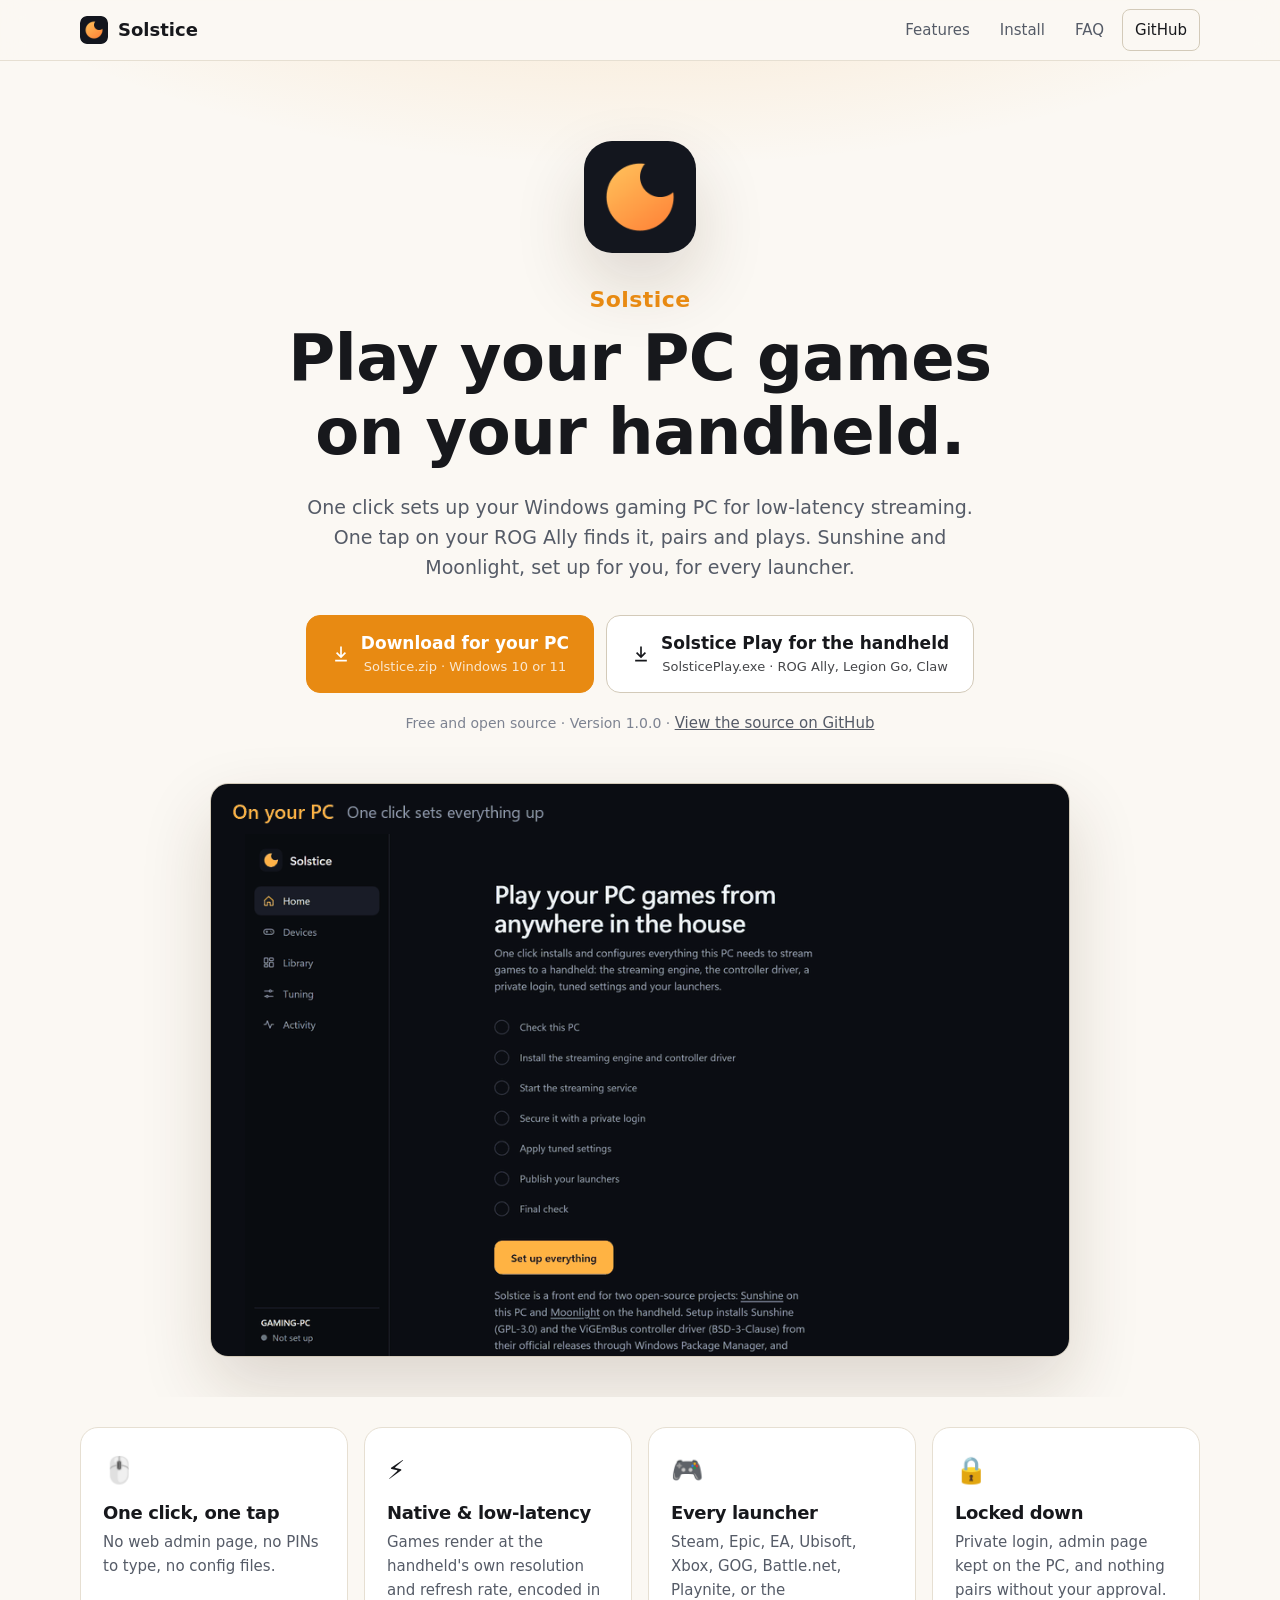
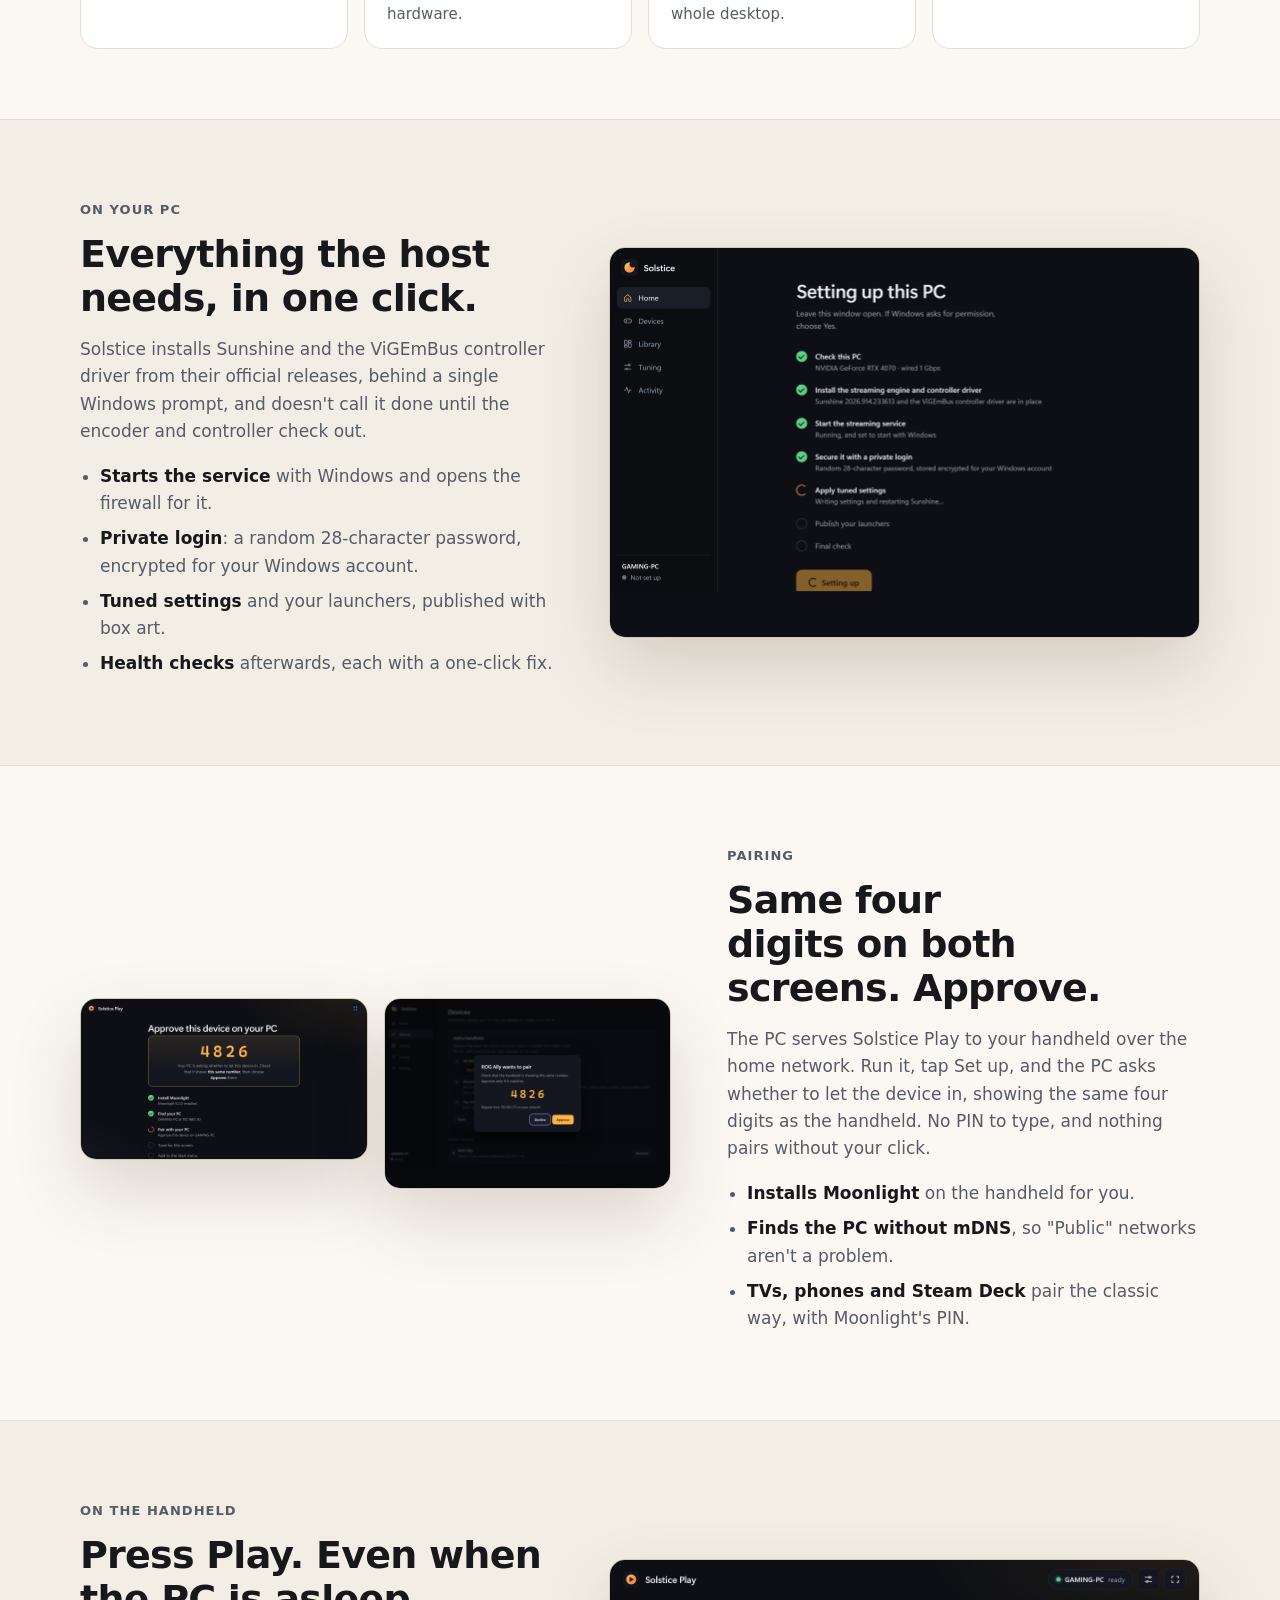
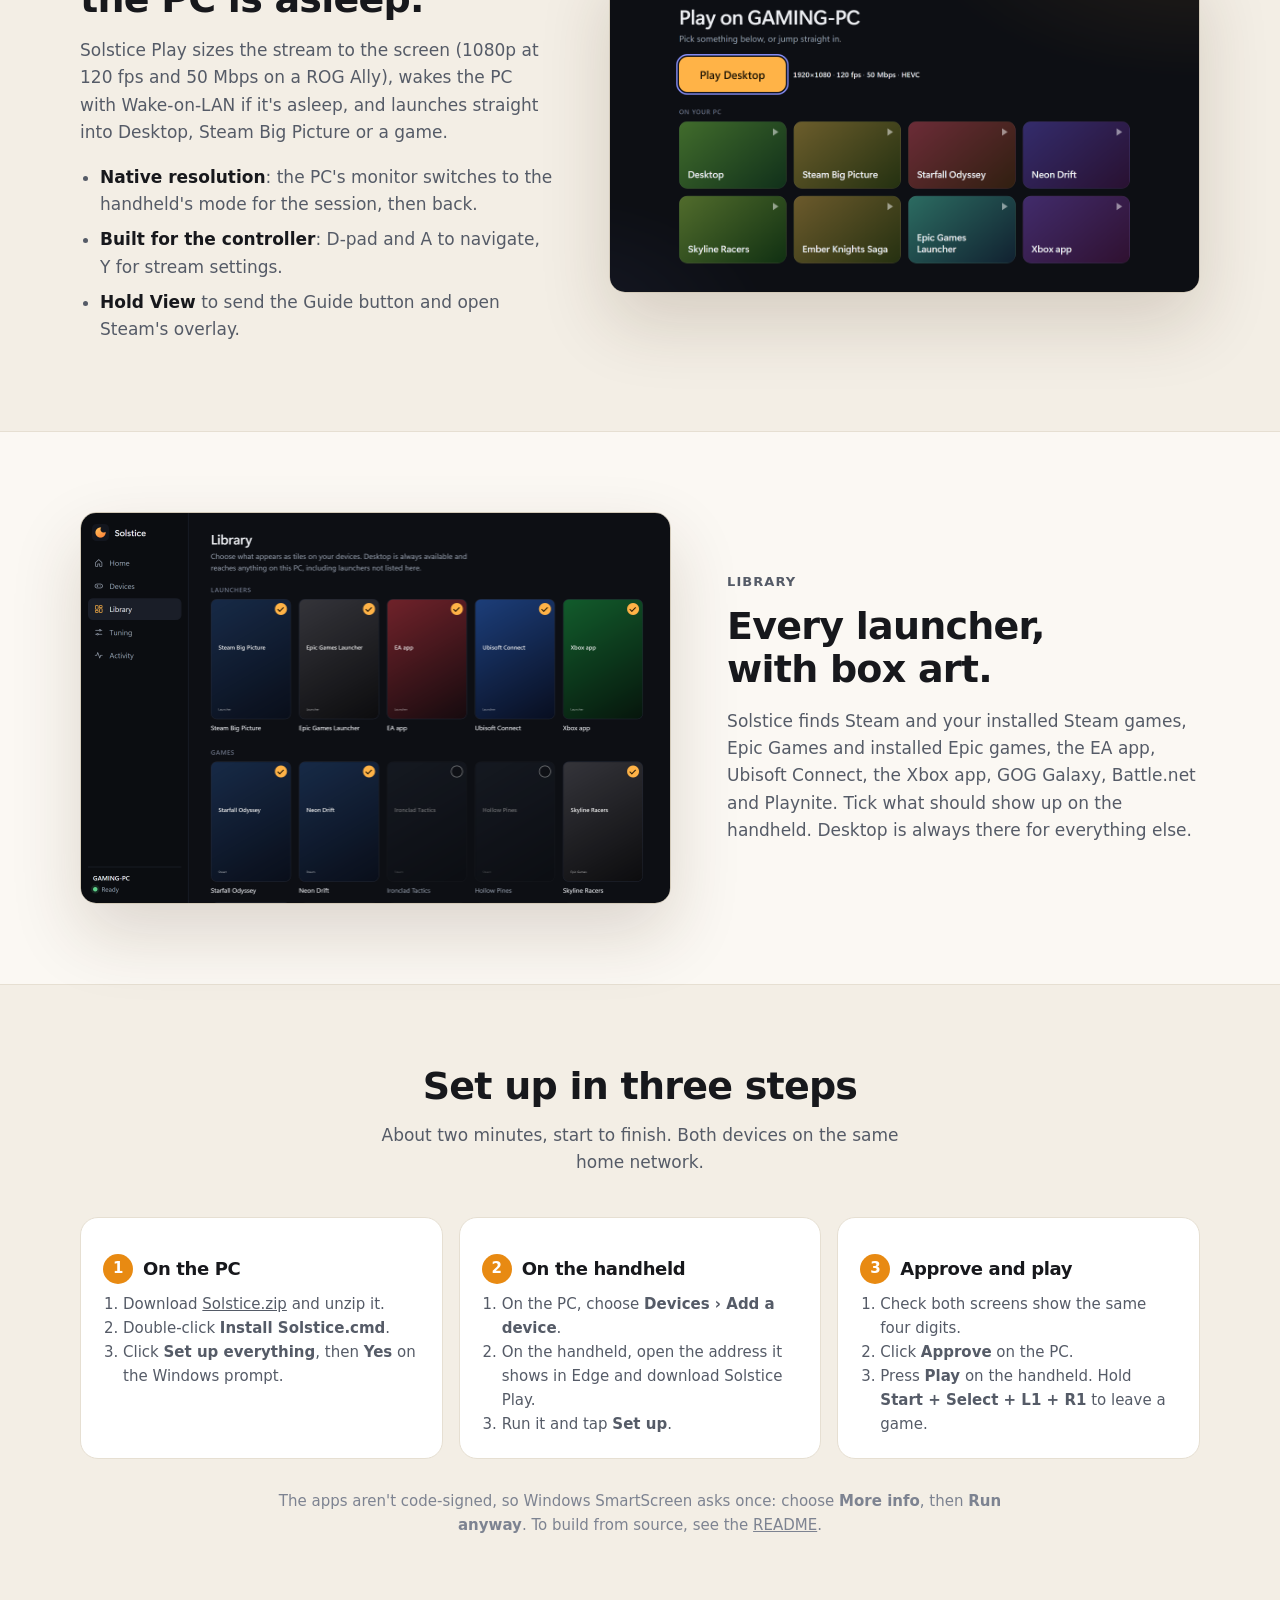
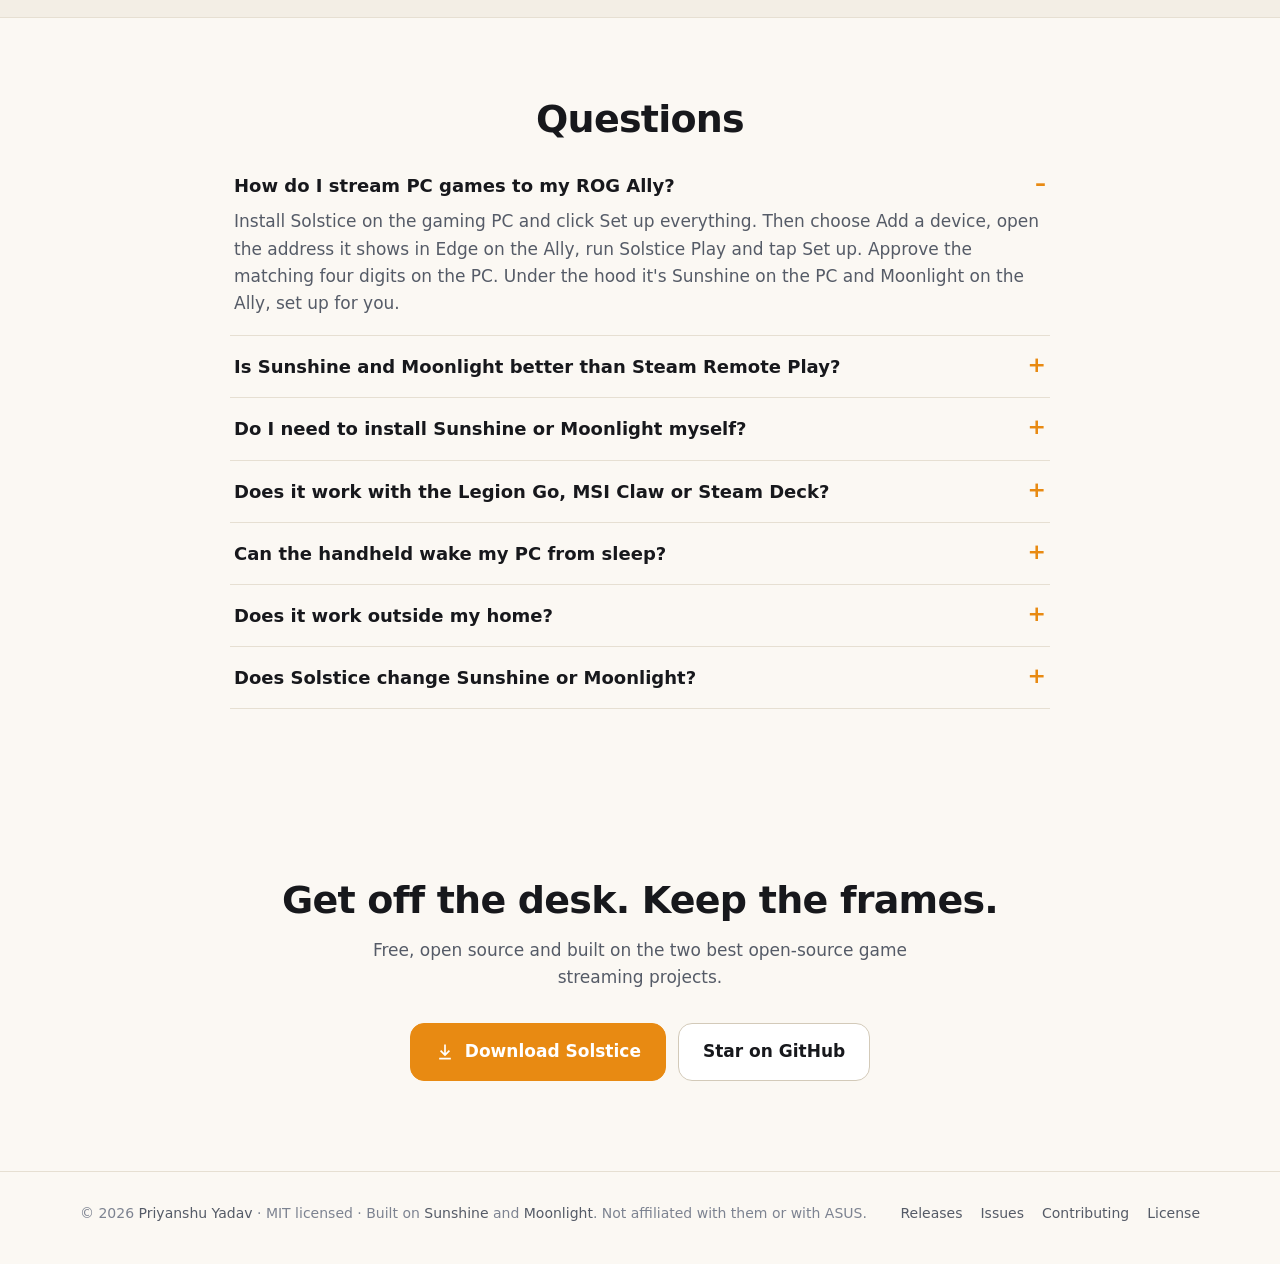
==== docs/index.html @ 63f91a06 "Initial release of Solstice 1.0.0 One-click PC game streaming to a ROG Ally or any Windows handheld," ====
<!DOCTYPE html>
<html lang="en">
<head>
<meta charset="utf-8">
<meta name="viewport" content="width=device-width, initial-scale=1">
<title>Solstice – One-Click PC Game Streaming to ROG Ally (Sunshine + Moonlight, Free)</title>
<meta name="description" content="Free, open-source one-click game streaming from your Windows PC to a ROG Ally, Legion Go or any Windows handheld. Sets up Sunshine and Moonlight for you: one-tap pairing, native 1080p 120 Hz, wake-on-LAN, Steam, Epic, EA, Ubisoft and Xbox.">
<meta name="keywords" content="stream pc games to rog ally, sunshine moonlight setup, rog ally game streaming, moonlight pairing, steam remote play alternative, windows handheld streaming">
<link rel="canonical" href="https://priyanshugetrekt.github.io/solstice-pc-game-streaming-sunshine-moonlight/">
<meta name="author" content="Priyanshu Yadav">
<meta name="color-scheme" content="dark light">
<meta name="theme-color" content="#0d0f14" media="(prefers-color-scheme: dark)">
<meta name="theme-color" content="#fbf8f3" media="(prefers-color-scheme: light)">
<link rel="icon" type="image/png" sizes="256x256" href="icon.png">
<link rel="apple-touch-icon" href="icon.png">

<meta property="og:type" content="website">
<meta property="og:site_name" content="Solstice">
<meta property="og:url" content="https://priyanshugetrekt.github.io/solstice-pc-game-streaming-sunshine-moonlight/">
<meta property="og:title" content="Solstice – Play your PC games on your handheld">
<meta property="og:description" content="One click sets up your Windows PC for game streaming, one tap on your ROG Ally pairs and plays. Sunshine and Moonlight, set up for you. Free and open source.">
<meta property="og:image" content="https://priyanshugetrekt.github.io/solstice-pc-game-streaming-sunshine-moonlight/og-image.png">
<meta property="og:image:type" content="image/png">
<meta property="og:image:width" content="1280">
<meta property="og:image:height" content="640">
<meta property="og:image:alt" content="Solstice app icon and a screenshot of the app showing Ready to stream.">
<meta property="og:locale" content="en_US">
<meta name="twitter:card" content="summary_large_image">
<meta name="twitter:title" content="Solstice – Play your PC games on your handheld">
<meta name="twitter:description" content="One click sets up your Windows PC for game streaming, one tap on your ROG Ally pairs and plays. Sunshine and Moonlight, set up for you. Free and open source.">
<meta name="twitter:image" content="https://priyanshugetrekt.github.io/solstice-pc-game-streaming-sunshine-moonlight/og-image.png">
<meta name="twitter:image:alt" content="Solstice app icon and a screenshot of the app showing Ready to stream.">

<script type="application/ld+json">
{
  "@context": "https://schema.org",
  "@type": "SoftwareApplication",
  "name": "Solstice",
  "description": "One click sets up your Windows PC for game streaming, one tap on your ROG Ally pairs and plays. Sunshine and Moonlight, set up for you. Free and open source.",
  "url": "https://priyanshugetrekt.github.io/solstice-pc-game-streaming-sunshine-moonlight/",
  "image": "https://priyanshugetrekt.github.io/solstice-pc-game-streaming-sunshine-moonlight/icon.png",
  "operatingSystem": "Windows 10, Windows 11",
  "applicationCategory": "GameApplication",
  "softwareVersion": "1.0.0",
  "softwareRequirements": "Gaming PC with a hardware video encoder; Windows handheld such as ROG Ally",
  "downloadUrl": "https://github.com/PriyanshuGeTRekT/solstice-pc-game-streaming-sunshine-moonlight/releases/latest/download/Solstice.zip",
  "installUrl": "https://github.com/PriyanshuGeTRekT/solstice-pc-game-streaming-sunshine-moonlight/releases/latest/download/Solstice.zip",
  "license": "https://github.com/PriyanshuGeTRekT/solstice-pc-game-streaming-sunshine-moonlight/blob/main/LICENSE",
  "isAccessibleForFree": true,
  "offers": { "@type": "Offer", "price": "0", "priceCurrency": "USD" },
  "author": {
    "@type": "Person",
    "name": "Priyanshu Yadav",
    "url": "https://github.com/PriyanshuGeTRekT",
    "sameAs": ["https://github.com/PriyanshuGeTRekT"]
  },
  "screenshot": [
    "https://priyanshugetrekt.github.io/solstice-pc-game-streaming-sunshine-moonlight/screenshots/pc-home.png",
    "https://priyanshugetrekt.github.io/solstice-pc-game-streaming-sunshine-moonlight/screenshots/pc-approve.png",
    "https://priyanshugetrekt.github.io/solstice-pc-game-streaming-sunshine-moonlight/screenshots/ally-home.png"
  ]
}
</script>
<script type="application/ld+json">
{
  "@context": "https://schema.org",
  "@type": "FAQPage",
  "mainEntity": [
    {
      "@type": "Question",
      "name": "How do I stream PC games to my ROG Ally?",
      "acceptedAnswer": { "@type": "Answer", "text": "Install Solstice on the gaming PC and click Set up everything. Then choose Add a device, open the address it shows in Edge on the Ally, run Solstice Play and tap Set up. Approve the matching four digits on the PC. Under the hood it is Sunshine on the PC and Moonlight on the Ally, set up for you." }
    },
    {
      "@type": "Question",
      "name": "Is Sunshine and Moonlight better than Steam Remote Play?",
      "acceptedAnswer": { "@type": "Answer", "text": "For most people, yes: typically lower latency, higher image quality at the same bitrate, and it works with every launcher (Epic, EA, Ubisoft, Xbox Game Pass), not just Steam. Solstice removes the setup work that usually makes people stick with Steam Remote Play." }
    },
    {
      "@type": "Question",
      "name": "Do I need to install Sunshine or Moonlight myself?",
      "acceptedAnswer": { "@type": "Answer", "text": "No. Solstice installs Sunshine and the controller driver on the PC, and Solstice Play installs Moonlight on the handheld, from their official releases." }
    },
    {
      "@type": "Question",
      "name": "Does it work with the Legion Go, MSI Claw or Steam Deck?",
      "acceptedAnswer": { "@type": "Answer", "text": "Solstice Play works on any Windows handheld or PC, including the Legion Go and MSI Claw. The Steam Deck runs Linux, so install Moonlight from Discover and pair with the PIN under Devices in Solstice." }
    },
    {
      "@type": "Question",
      "name": "Can the handheld wake my PC from sleep?",
      "acceptedAnswer": { "@type": "Answer", "text": "Yes, if Wake-on-LAN is on (Solstice checks and can turn it on) and the PC is asleep rather than fully shut down. Press Play and Solstice Play wakes it first." }
    },
    {
      "@type": "Question",
      "name": "Does Solstice change Sunshine or Moonlight?",
      "acceptedAnswer": { "@type": "Answer", "text": "No. It uses Sunshine's local API and settings and Moonlight's command line, and leaves both apps unmodified." }
    }
  ]
}
</script>

<style>
:root {
  --bg: #0d0f14; --bg-alt: #11141b; --raised: #161a23; --line: #262b39; --line-strong: #353c4e;
  --text: #eceef2; --muted: #a0a8b6; --faint: #6f7789;
  --sun: #ffb347; --sun-ink: #1c1304; --moon: #8b93ff;
  --shadow: 0 30px 80px rgba(0, 0, 0, .45);
  --font: "Segoe UI Variable Text", "Segoe UI", system-ui, -apple-system, sans-serif;
  --display: "Segoe UI Variable Display", "Segoe UI", system-ui, -apple-system, sans-serif;
  --mono: "Cascadia Mono", Consolas, ui-monospace, monospace;
}
@media (prefers-color-scheme: light) {
  :root {
    --bg: #fbf8f3; --bg-alt: #f3eee5; --raised: #ffffff; --line: #e6dfd2; --line-strong: #d3cab9;
    --text: #17181c; --muted: #555b67; --faint: #7d8391; --sun: #e88a12; --sun-ink: #ffffff;
    --shadow: 0 30px 70px rgba(60, 40, 10, .16);
  }
}
* { box-sizing: border-box; }
html { scroll-behavior: smooth; }
body { margin: 0; background: var(--bg); color: var(--text); font: 17px/1.6 var(--font); -webkit-font-smoothing: antialiased; }
h1, h2, h3 { font-family: var(--display); letter-spacing: -0.02em; line-height: 1.15; text-wrap: balance; margin: 0; }
p { margin: 0; text-wrap: pretty; }
a { color: inherit; }
img { max-width: 100%; height: auto; }
.wrap { width: min(1120px, 100% - 40px); margin: 0 auto; }
.visually-hidden { position: absolute; width: 1px; height: 1px; overflow: hidden; clip: rect(0 0 0 0); white-space: nowrap; }
:focus-visible { outline: 3px solid var(--moon); outline-offset: 3px; border-radius: 6px; }

.site-header { position: sticky; top: 0; z-index: 10; background: color-mix(in srgb, var(--bg) 86%, transparent); backdrop-filter: blur(12px); border-bottom: 1px solid var(--line); }
.site-header nav { display: flex; align-items: center; justify-content: space-between; height: 60px; }
.brand { display: flex; align-items: center; gap: 10px; font: 600 18px/1 var(--display); text-decoration: none; }
.brand img { border-radius: 7px; }
.site-header ul { display: flex; gap: 6px; list-style: none; margin: 0; padding: 0; align-items: center; }
.site-header li a { display: block; padding: 8px 12px; border-radius: 8px; text-decoration: none; color: var(--muted); font-size: 15px; }
.site-header li a:hover { color: var(--text); background: var(--raised); }
.nav-cta a { color: var(--text) !important; border: 1px solid var(--line-strong); }

.hero { position: relative; overflow: hidden; padding: 80px 0 40px; text-align: center; }
.hero::before { content: ""; position: absolute; inset: -40% -10% auto; height: 640px; background: radial-gradient(closest-side, color-mix(in srgb, var(--sun) 22%, transparent), transparent); pointer-events: none; }
.hero .wrap { position: relative; }
.hero-icon { border-radius: 28px; box-shadow: var(--shadow); }
.hero h1 { margin: 26px 0 0; }
.hero .name { display: block; font-size: 22px; color: var(--sun); letter-spacing: .02em; margin-bottom: 10px; }
.hero .headline { display: block; font-size: clamp(38px, 6vw, 64px); }
.hero .sub { max-width: 680px; margin: 22px auto 0; color: var(--muted); font-size: 19px; }
.actions { display: flex; flex-wrap: wrap; gap: 12px; justify-content: center; margin-top: 32px; }
.btn { display: inline-flex; align-items: center; gap: 10px; padding: 14px 24px; border-radius: 14px; font-weight: 600; text-decoration: none; background: var(--sun); color: var(--sun-ink); border: 1px solid var(--sun); transition: transform .12s, filter .12s; }
.btn:hover { transform: translateY(-1px); filter: brightness(1.06); }
.btn.secondary { background: var(--raised); color: var(--text); border-color: var(--line-strong); }
.btn svg { width: 20px; height: 20px; fill: currentColor; }
.btn small { display: block; font-weight: 400; font-size: 13px; opacity: .8; }
.meta { margin-top: 18px; color: var(--faint); font-size: 14px; }
.link-arrow { color: var(--muted); font-size: 15px; }
.hero-shot { margin: 48px auto 0; display: block; width: min(860px, 100%); border-radius: 18px; border: 1px solid var(--line-strong); box-shadow: var(--shadow); }

.highlights { padding: 30px 0 70px; }
.highlights .grid { display: grid; grid-template-columns: repeat(4, 1fr); gap: 16px; }
.card { padding: 22px; border-radius: 18px; background: var(--raised); border: 1px solid var(--line); }
.card .emoji { font-size: 26px; }
.card h2 { font-size: 18px; margin: 12px 0 6px; }
.card p { color: var(--muted); font-size: 15px; }

.section { padding: 80px 0; }
.section.alt { background: var(--bg-alt); border-block: 1px solid var(--line); }
.split { display: grid; grid-template-columns: 1fr 1.25fr; gap: 56px; align-items: center; }
.split.flip { grid-template-columns: 1.25fr 1fr; }
.split.flip .copy { order: 2; }
.eyebrow { font-size: 13px; font-weight: 600; letter-spacing: .08em; text-transform: uppercase; color: var(--sun); margin-bottom: 12px; }
.copy h2 { font-size: clamp(28px, 4vw, 38px); margin-bottom: 16px; }
.copy p { color: var(--muted); }
.copy ul { margin: 18px 0 0; padding-left: 20px; color: var(--muted); }
.copy li { margin-bottom: 8px; }
.copy li b { color: var(--text); font-weight: 600; }
.shot { border-radius: 16px; border: 1px solid var(--line-strong); box-shadow: var(--shadow); display: block; }
.pair-shots { display: grid; grid-template-columns: 1fr 1fr; gap: 16px; align-items: start; }

.section-title { font-size: clamp(28px, 4vw, 38px); text-align: center; margin-bottom: 14px; }
.section-lead { text-align: center; color: var(--muted); max-width: 640px; margin: 0 auto 40px; }
.steps { display: grid; grid-template-columns: repeat(3, 1fr); gap: 16px; counter-reset: s; }
.steps .card { counter-increment: s; }
.steps .card h3 { font-size: 18px; margin: 14px 0 8px; }
.steps .card h3::before { content: counter(s); display: inline-grid; place-items: center; width: 30px; height: 30px; margin-right: 10px; border-radius: 50%; background: var(--sun); color: var(--sun-ink); font-size: 15px; vertical-align: 2px; }
.steps .card p, .steps .card li { color: var(--muted); font-size: 15px; }
.steps .card ol { margin: 0; padding-left: 20px; }
.note { max-width: 760px; margin: 30px auto 0; text-align: center; color: var(--faint); font-size: 15px; }
code { font: 14px var(--mono); background: var(--raised); border: 1px solid var(--line); padding: 2px 6px; border-radius: 6px; }

.faq { max-width: 820px; margin: 0 auto; }
.faq details { border-bottom: 1px solid var(--line); padding: 18px 4px; }
.faq summary { cursor: pointer; font: 600 18px/1.4 var(--display); list-style: none; display: flex; justify-content: space-between; gap: 16px; }
.faq summary::-webkit-details-marker { display: none; }
.faq summary::after { content: "+"; color: var(--sun); font-size: 22px; line-height: 1; }
.faq details[open] summary::after { content: "–"; }
.faq details p { color: var(--muted); margin-top: 10px; }

.cta { padding: 90px 0; text-align: center; }
.cta p { color: var(--muted); margin: 12px auto 0; max-width: 560px; }

.site-footer { border-top: 1px solid var(--line); padding: 30px 0 40px; color: var(--faint); font-size: 14px; }
.site-footer .wrap { display: flex; flex-wrap: wrap; gap: 14px 28px; justify-content: space-between; }
.site-footer ul { display: flex; flex-wrap: wrap; gap: 18px; list-style: none; margin: 0; padding: 0; }
.site-footer a { color: var(--muted); text-decoration: none; }
.site-footer a:hover { color: var(--text); }

@media (max-width: 900px) {
  .highlights .grid, .steps { grid-template-columns: 1fr 1fr; }
  .split, .split.flip { grid-template-columns: 1fr; gap: 30px; }
  .split.flip .copy { order: 0; }
}
@media (max-width: 600px) {
  .highlights .grid, .steps, .pair-shots { grid-template-columns: 1fr; }
  .hide-sm { display: none; }
  .hero { padding-top: 50px; }
  .section { padding: 56px 0; }
}
@media (prefers-reduced-motion: reduce) { html { scroll-behavior: auto; } .btn { transition: none; } }
</style>
</head>
<body>

<header class="site-header">
  <nav class="wrap" aria-label="Main">
    <a class="brand" href="#top" aria-label="Solstice, back to top">
      <img src="icon.png" width="28" height="28" alt="">
      <span>Solstice</span>
    </a>
    <ul>
      <li class="hide-sm"><a href="#features">Features</a></li>
      <li><a href="#install">Install</a></li>
      <li><a href="#faq">FAQ</a></li>
      <li class="nav-cta"><a href="https://github.com/PriyanshuGeTRekT/solstice-pc-game-streaming-sunshine-moonlight">GitHub</a></li>
    </ul>
  </nav>
</header>

<main id="main">

  <section class="hero" id="top" aria-labelledby="hero-title">
    <div class="wrap">
      <img class="hero-icon" src="icon.png" width="112" height="112" alt="Solstice app icon: an orange sun with a crescent bite on a dark rounded square">
      <h1 id="hero-title">
        <span class="name">Solstice</span>
        <span class="headline">Play your PC games on your handheld.</span>
      </h1>
      <p class="sub">One click sets up your Windows gaming PC for low-latency streaming. One tap on your ROG Ally finds it, pairs and plays. Sunshine and Moonlight, set up for you, for every launcher.</p>
      <div class="actions">
        <a class="btn" href="https://github.com/PriyanshuGeTRekT/solstice-pc-game-streaming-sunshine-moonlight/releases/latest/download/Solstice.zip">
          <svg viewBox="0 0 24 24" aria-hidden="true" focusable="false"><path d="M11 3h2v10.17l3.59-3.58L18 11l-6 6-6-6 1.41-1.41L11 13.17V3zM5 19h14v2H5z"/></svg>
          <span>Download for your PC<small>Solstice.zip · Windows 10 or 11</small></span>
        </a>
        <a class="btn secondary" href="https://github.com/PriyanshuGeTRekT/solstice-pc-game-streaming-sunshine-moonlight/releases/latest/download/SolsticePlay.exe">
          <svg viewBox="0 0 24 24" aria-hidden="true" focusable="false"><path d="M11 3h2v10.17l3.59-3.58L18 11l-6 6-6-6 1.41-1.41L11 13.17V3zM5 19h14v2H5z"/></svg>
          <span>Solstice Play for the handheld<small>SolsticePlay.exe · ROG Ally, Legion Go, Claw</small></span>
        </a>
      </div>
      <p class="meta">Free and open source · Version 1.0.0 · <a class="link-arrow" href="https://github.com/PriyanshuGeTRekT/solstice-pc-game-streaming-sunshine-moonlight">View the source on GitHub</a></p>

      <img class="hero-shot" src="demo.gif" width="960" height="640" fetchpriority="high" alt="Animated demo: one-click setup on the PC, Solstice Play on a ROG Ally shows four digits, the PC approves the same digits, and the handheld lists the PC's games.">
    </div>
  </section>

  <section class="highlights" aria-label="Highlights">
    <div class="wrap grid">
      <div class="card"><span class="emoji" aria-hidden="true">🖱️</span><h2>One click, one tap</h2><p>No web admin page, no PINs to type, no config files.</p></div>
      <div class="card"><span class="emoji" aria-hidden="true">⚡</span><h2>Native &amp; low-latency</h2><p>Games render at the handheld's own resolution and refresh rate, encoded in hardware.</p></div>
      <div class="card"><span class="emoji" aria-hidden="true">🎮</span><h2>Every launcher</h2><p>Steam, Epic, EA, Ubisoft, Xbox, GOG, Battle.net, Playnite, or the whole desktop.</p></div>
      <div class="card"><span class="emoji" aria-hidden="true">🔒</span><h2>Locked down</h2><p>Private login, admin page kept on the PC, and nothing pairs without your approval.</p></div>
    </div>
  </section>

  <section class="section alt" id="features" aria-labelledby="s0-title">
    <div class="wrap split">
      <div class="copy">
        <p class="eyebrow">On your PC</p>
        <h2 id="s0-title">Everything the host needs, in one click.</h2>
        <p>Solstice installs Sunshine and the ViGEmBus controller driver from their official releases, behind a single Windows prompt, and doesn't call it done until the encoder and controller check out.</p>
        <ul>
          <li><b>Starts the service</b> with Windows and opens the firewall for it.</li>
          <li><b>Private login</b>: a random 28-character password, encrypted for your Windows account.</li>
          <li><b>Tuned settings</b> and your launchers, published with box art.</li>
          <li><b>Health checks</b> afterwards, each with a one-click fix.</li>
        </ul>
      </div>
      <img class="shot" src="screenshots/pc-setup.png" width="1180" height="780" loading="lazy" alt="Solstice setting up a PC: Sunshine and ViGEmBus installed, the service running, a private login and tuned settings.">
    </div>
  </section>

  <section class="section" aria-labelledby="s1-title">
    <div class="wrap split flip">
      <div class="copy">
        <p class="eyebrow">Pairing</p>
        <h2 id="s1-title">Same four digits on both screens. Approve.</h2>
        <p>The PC serves Solstice Play to your handheld over the home network. Run it, tap Set up, and the PC asks whether to let the device in, showing the same four digits as the handheld. No PIN to type, and nothing pairs without your click.</p>
        <ul>
          <li><b>Installs Moonlight</b> on the handheld for you.</li>
          <li><b>Finds the PC without mDNS</b>, so "Public" networks aren't a problem.</li>
          <li><b>TVs, phones and Steam Deck</b> pair the classic way, with Moonlight's PIN.</li>
        </ul>
      </div>
      <div class="pair-shots">
        <img class="shot" src="screenshots/ally-pair.png" width="1280" height="720" loading="lazy" alt="Solstice Play on a ROG Ally showing the four digits 4826 to approve on the PC.">
        <img class="shot" src="screenshots/pc-approve.png" width="1180" height="780" loading="lazy" alt="Solstice on the PC: ROG Ally wants to pair, showing 4826, with Decline and Approve.">
      </div>
    </div>
  </section>

  <section class="section alt" aria-labelledby="s2-title">
    <div class="wrap split">
      <div class="copy">
        <p class="eyebrow">On the handheld</p>
        <h2 id="s2-title">Press Play. Even when the PC is asleep.</h2>
        <p>Solstice Play sizes the stream to the screen (1080p at 120 fps and 50 Mbps on a ROG Ally), wakes the PC with Wake-on-LAN if it's asleep, and launches straight into Desktop, Steam Big Picture or a game.</p>
        <ul>
          <li><b>Native resolution</b>: the PC's monitor switches to the handheld's mode for the session, then back.</li>
          <li><b>Built for the controller</b>: D-pad and A to navigate, Y for stream settings.</li>
          <li><b>Hold View</b> to send the Guide button and open Steam's overlay.</li>
        </ul>
      </div>
      <img class="shot" src="screenshots/ally-home.png" width="1280" height="720" loading="lazy" alt="Solstice Play home on a ROG Ally: Play on GAMING-PC, 1920×1080 at 120 fps, 50 Mbps, HEVC, and tiles for Desktop, Steam Big Picture and games.">
    </div>
  </section>

  <section class="section" aria-labelledby="s3-title">
    <div class="wrap split flip">
      <div class="copy">
        <p class="eyebrow">Library</p>
        <h2 id="s3-title">Every launcher, with box art.</h2>
        <p>Solstice finds Steam and your installed Steam games, Epic Games and installed Epic games, the EA app, Ubisoft Connect, the Xbox app, GOG Galaxy, Battle.net and Playnite. Tick what should show up on the handheld. Desktop is always there for everything else.</p>
      </div>
      <img class="shot" src="screenshots/pc-library.png" width="1180" height="780" loading="lazy" alt="Solstice library with Steam, Epic Games, EA app, Ubisoft Connect and Xbox app launchers and installed games.">
    </div>
  </section>

  <section class="section alt" id="install" aria-labelledby="install-title">
    <div class="wrap">
      <h2 class="section-title" id="install-title">Set up in three steps</h2>
      <p class="section-lead">About two minutes, start to finish. Both devices on the same home network.</p>
      <div class="steps">
        <div class="card">
          <h3>On the PC</h3>
          <ol>
            <li>Download <a href="https://github.com/PriyanshuGeTRekT/solstice-pc-game-streaming-sunshine-moonlight/releases/latest/download/Solstice.zip">Solstice.zip</a> and unzip it.</li>
            <li>Double-click <b>Install Solstice.cmd</b>.</li>
            <li>Click <b>Set up everything</b>, then <b>Yes</b> on the Windows prompt.</li>
          </ol>
        </div>
        <div class="card">
          <h3>On the handheld</h3>
          <ol>
            <li>On the PC, choose <b>Devices › Add a device</b>.</li>
            <li>On the handheld, open the address it shows in Edge and download Solstice Play.</li>
            <li>Run it and tap <b>Set up</b>.</li>
          </ol>
        </div>
        <div class="card">
          <h3>Approve and play</h3>
          <ol>
            <li>Check both screens show the same four digits.</li>
            <li>Click <b>Approve</b> on the PC.</li>
            <li>Press <b>Play</b> on the handheld. Hold <b>Start + Select + L1 + R1</b> to leave a game.</li>
          </ol>
        </div>
      </div>
      <p class="note">The apps aren't code-signed, so Windows SmartScreen asks once: choose <b>More info</b>, then <b>Run anyway</b>. To build from source, see the <a href="https://github.com/PriyanshuGeTRekT/solstice-pc-game-streaming-sunshine-moonlight#installation">README</a>.</p>
    </div>
  </section>

  <section class="section" id="faq" aria-labelledby="faq-title">
    <div class="wrap">
      <h2 class="section-title" id="faq-title">Questions</h2>
      <div class="faq">
        <details open>
          <summary>How do I stream PC games to my ROG Ally?</summary>
          <p>Install Solstice on the gaming PC and click Set up everything. Then choose Add a device, open the address it shows in Edge on the Ally, run Solstice Play and tap Set up. Approve the matching four digits on the PC. Under the hood it's Sunshine on the PC and Moonlight on the Ally, set up for you.</p>
        </details>
        <details>
          <summary>Is Sunshine and Moonlight better than Steam Remote Play?</summary>
          <p>For most people, yes: typically lower latency, higher image quality at the same bitrate, and it works with every launcher (Epic, EA, Ubisoft, Xbox Game Pass), not just Steam. Solstice removes the setup work that usually makes people stick with Steam Remote Play.</p>
        </details>
        <details>
          <summary>Do I need to install Sunshine or Moonlight myself?</summary>
          <p>No. Solstice installs Sunshine and the controller driver on the PC, and Solstice Play installs Moonlight on the handheld, from their official releases. If Sunshine is already installed, Solstice uses it.</p>
        </details>
        <details>
          <summary>Does it work with the Legion Go, MSI Claw or Steam Deck?</summary>
          <p>Solstice Play works on any Windows handheld or PC, including the Legion Go and MSI Claw. The Steam Deck runs Linux, so install Moonlight from Discover and pair with the PIN under Devices in Solstice.</p>
        </details>
        <details>
          <summary>Can the handheld wake my PC from sleep?</summary>
          <p>Yes, if Wake-on-LAN is on (Solstice checks and can turn it on) and the PC is asleep rather than fully shut down. Press Play and Solstice Play wakes it first.</p>
        </details>
        <details>
          <summary>Does it work outside my home?</summary>
          <p>Solstice sets up streaming inside your house. Playing over the internet needs port forwarding or a VPN such as Tailscale, which Sunshine and Moonlight support but Solstice doesn't configure yet.</p>
        </details>
        <details>
          <summary>Does Solstice change Sunshine or Moonlight?</summary>
          <p>No. It uses Sunshine's local API and settings and Moonlight's command line, and leaves both unmodified. Everything Solstice sets is visible in Sunshine's own settings page.</p>
        </details>
      </div>
    </div>
  </section>

  <section class="cta" aria-labelledby="cta-title">
    <div class="wrap">
      <h2 class="section-title" id="cta-title">Get off the desk. Keep the frames.</h2>
      <p>Free, open source and built on the two best open-source game streaming projects.</p>
      <div class="actions">
        <a class="btn" href="https://github.com/PriyanshuGeTRekT/solstice-pc-game-streaming-sunshine-moonlight/releases/latest/download/Solstice.zip">
          <svg viewBox="0 0 24 24" aria-hidden="true" focusable="false"><path d="M11 3h2v10.17l3.59-3.58L18 11l-6 6-6-6 1.41-1.41L11 13.17V3zM5 19h14v2H5z"/></svg>
          Download Solstice
        </a>
        <a class="btn secondary" href="https://github.com/PriyanshuGeTRekT/solstice-pc-game-streaming-sunshine-moonlight">Star on GitHub</a>
      </div>
    </div>
  </section>

</main>

<footer class="site-footer">
  <div class="wrap">
    <p>© 2026 <a href="https://github.com/PriyanshuGeTRekT">Priyanshu Yadav</a> · MIT licensed · Built on <a href="https://github.com/LizardByte/Sunshine">Sunshine</a> and <a href="https://github.com/moonlight-stream/moonlight-qt">Moonlight</a>. Not affiliated with them or with ASUS.</p>
    <nav aria-label="Footer">
      <ul>
        <li><a href="https://github.com/PriyanshuGeTRekT/solstice-pc-game-streaming-sunshine-moonlight/releases">Releases</a></li>
        <li><a href="https://github.com/PriyanshuGeTRekT/solstice-pc-game-streaming-sunshine-moonlight/issues">Issues</a></li>
        <li><a href="https://github.com/PriyanshuGeTRekT/solstice-pc-game-streaming-sunshine-moonlight/blob/main/CONTRIBUTING.md">Contributing</a></li>
        <li><a href="https://github.com/PriyanshuGeTRekT/solstice-pc-game-streaming-sunshine-moonlight/blob/main/LICENSE">License</a></li>
      </ul>
    </nav>
  </div>
</footer>

</body>
</html>
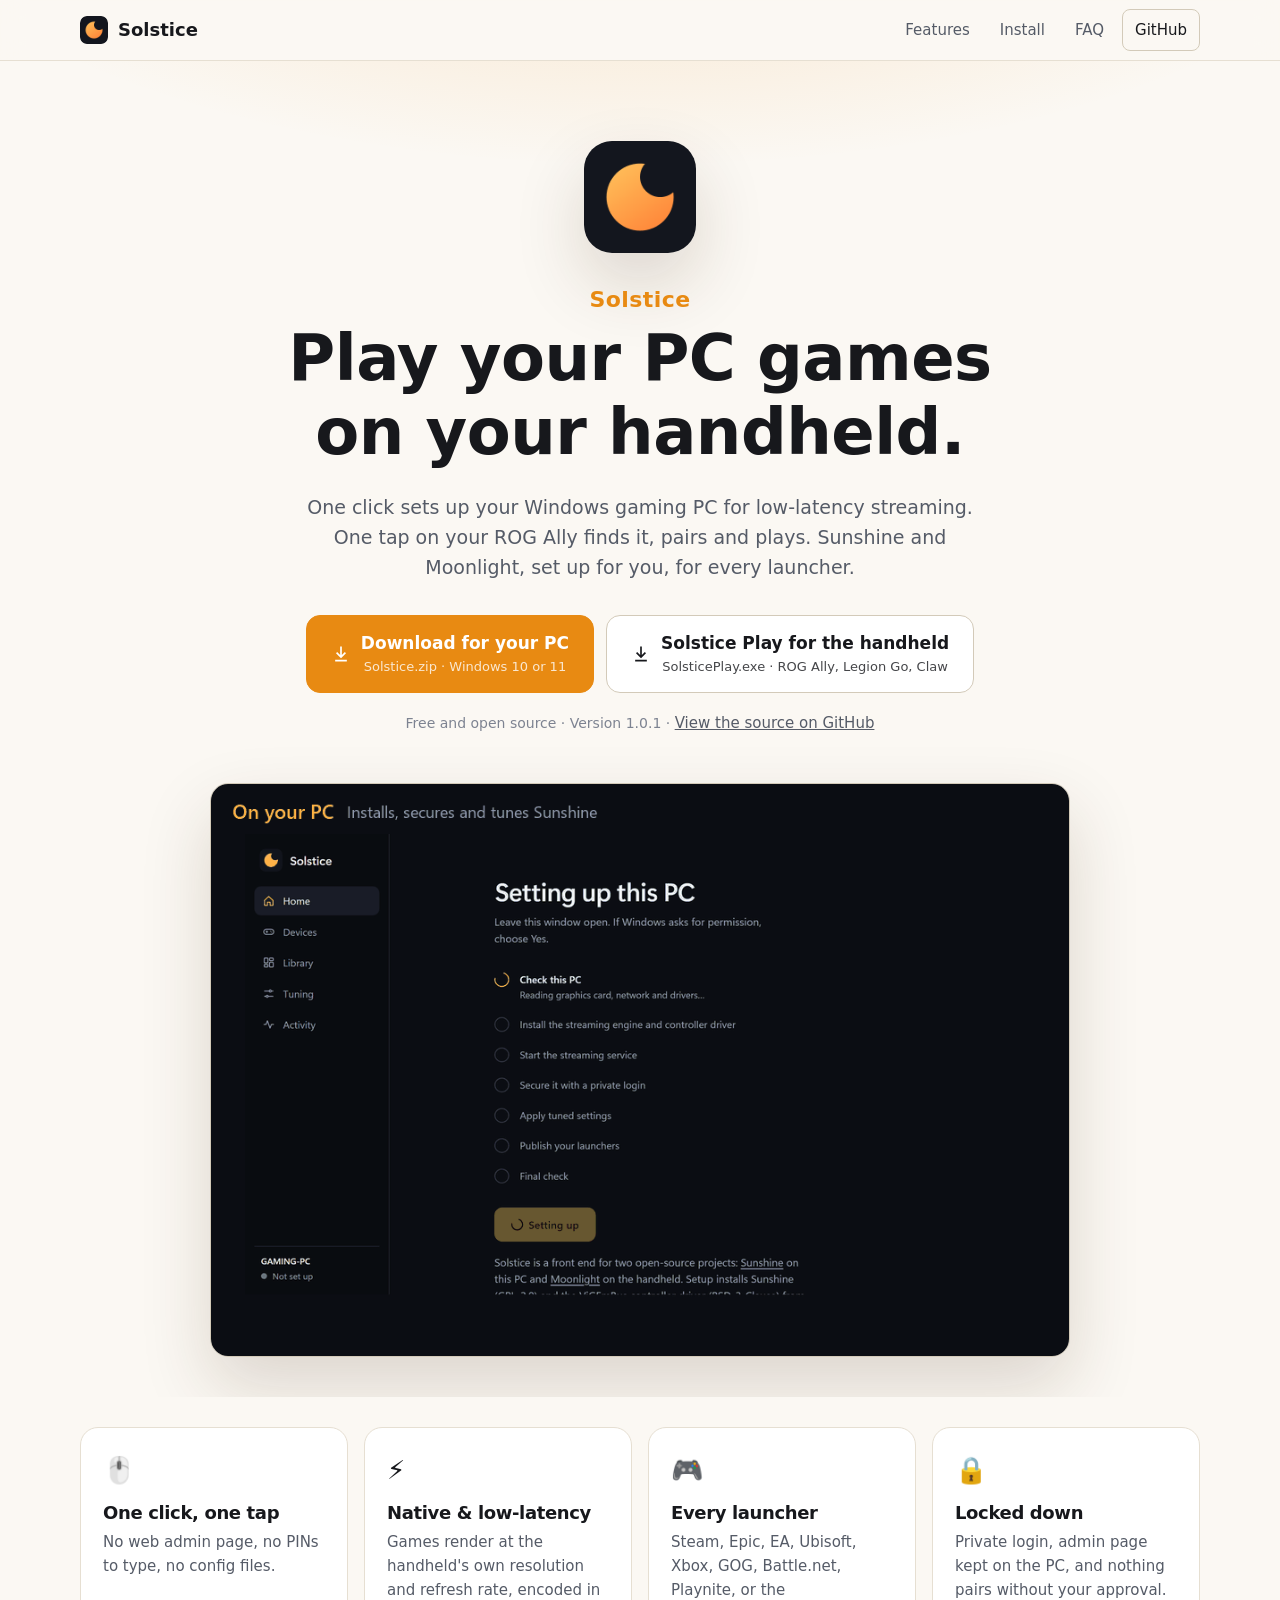
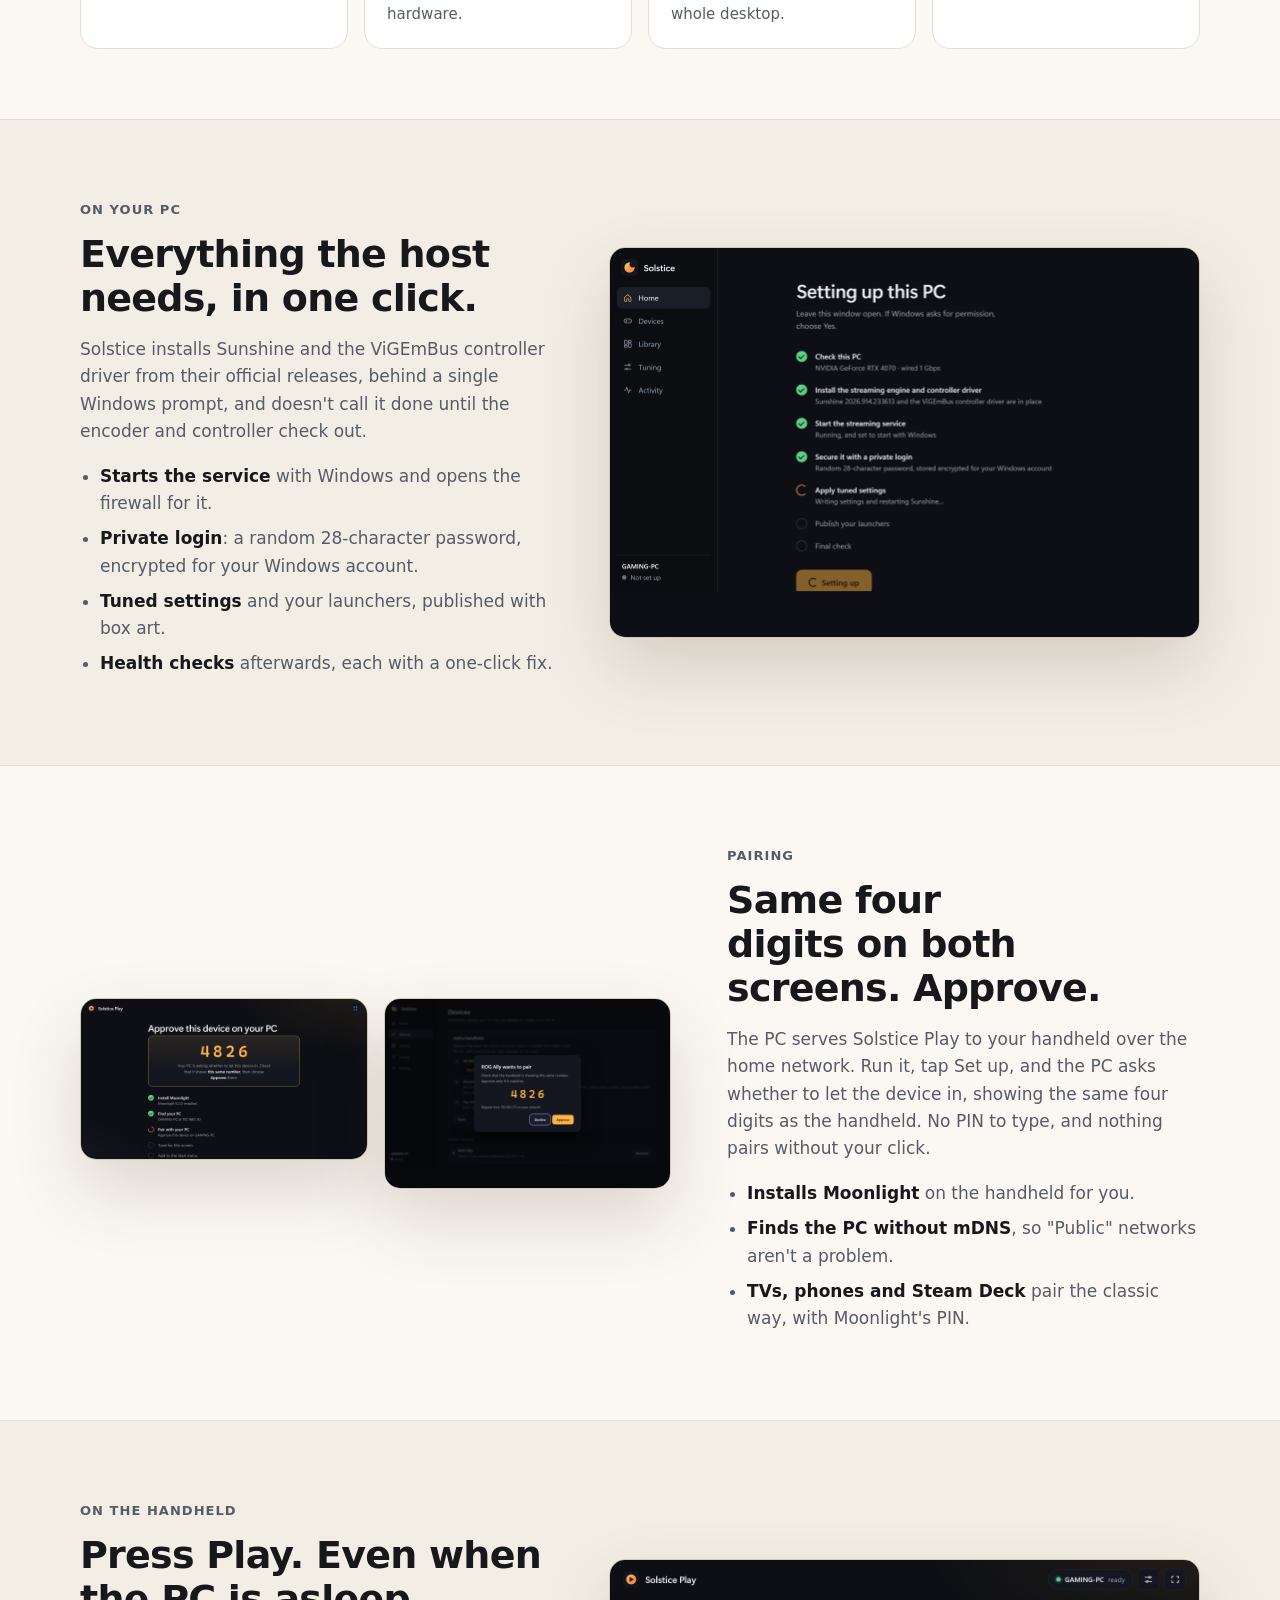
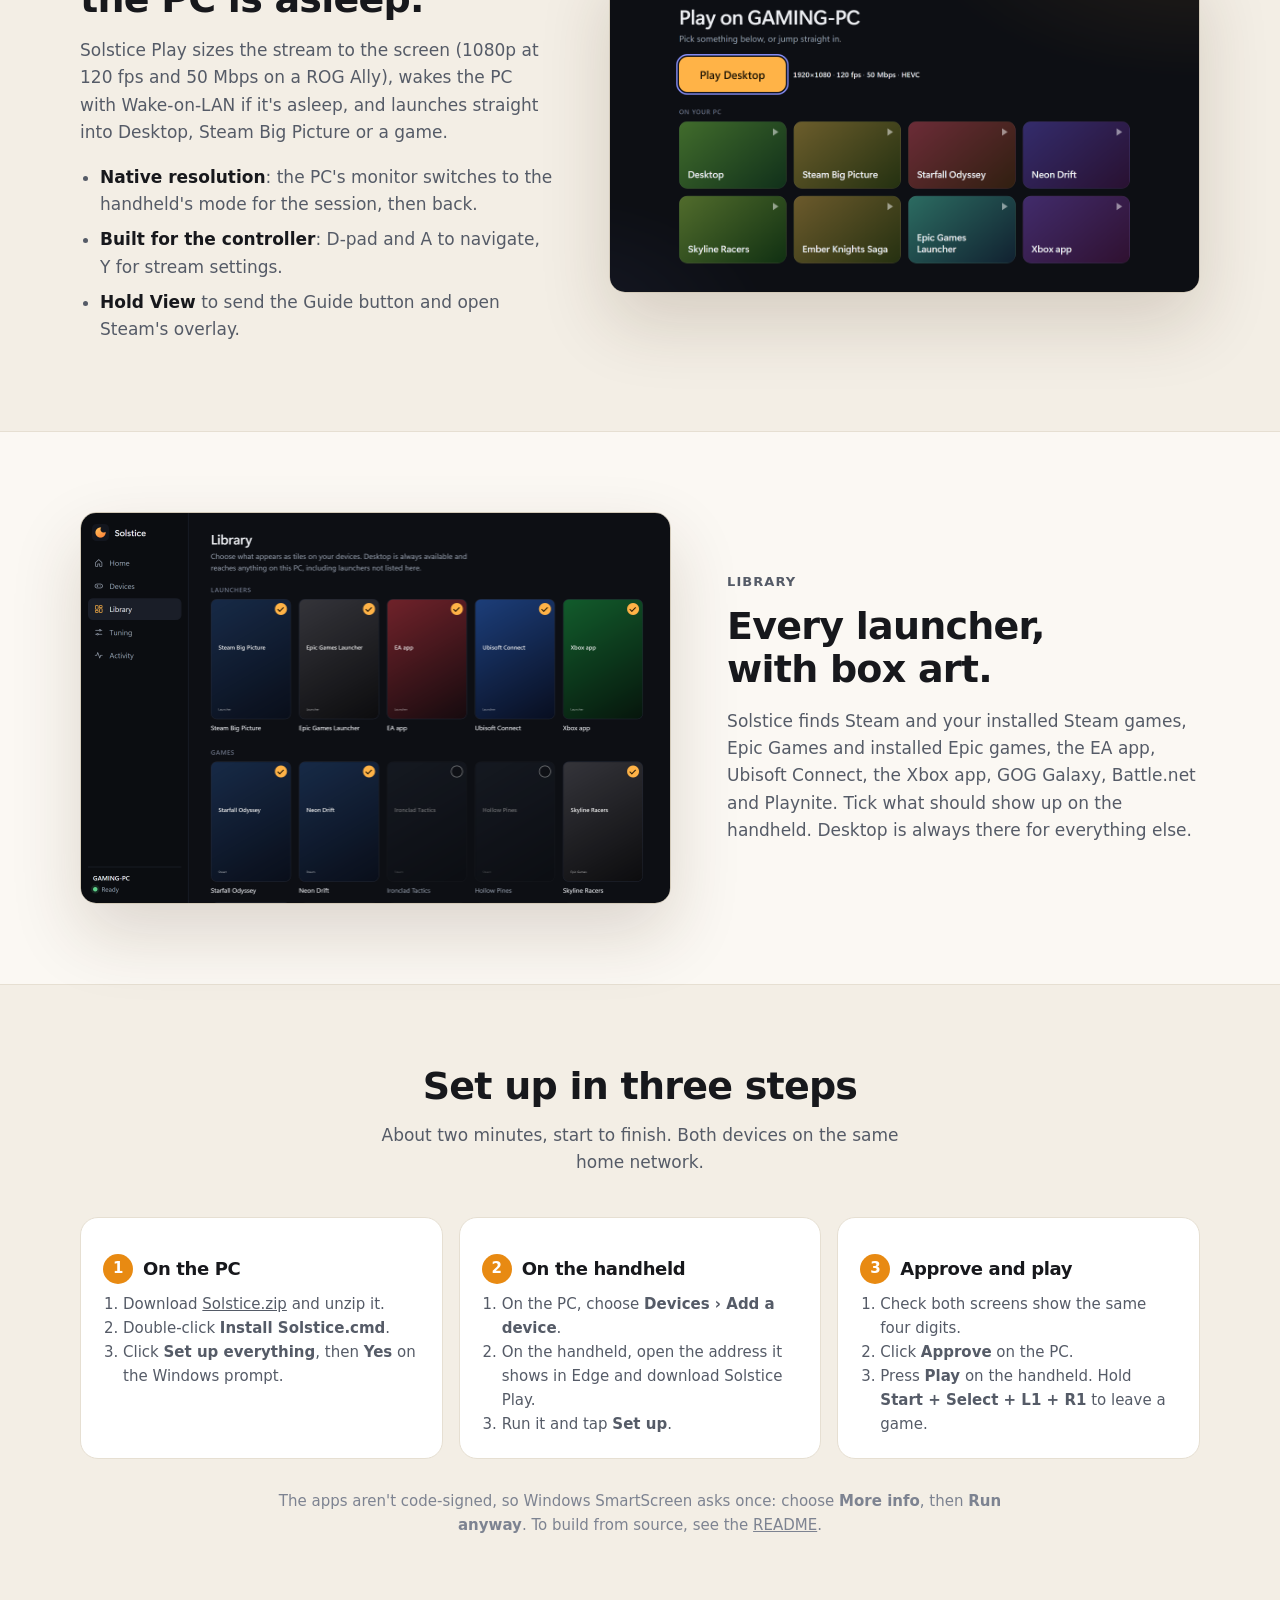
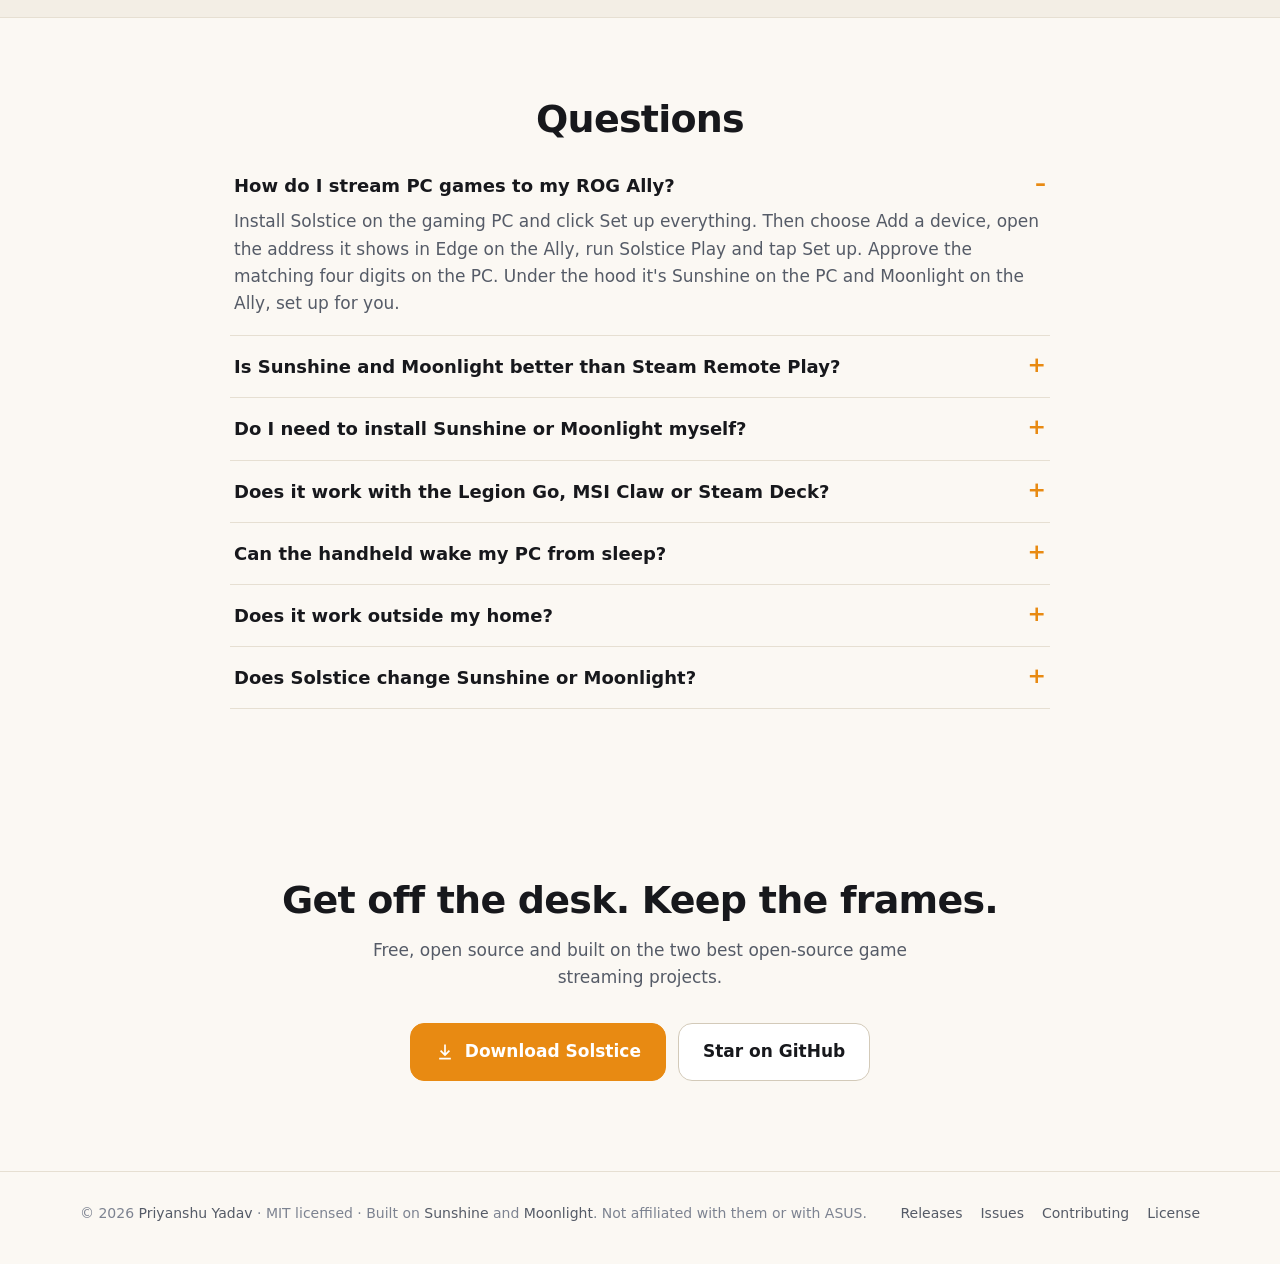
==== commit ba654384: "Fix launchers ending the stream as soon as it starts Starting the Xbox app from a handheld ended the" ====
--- a/docs/index.html
+++ b/docs/index.html
@@ -41,7 +41,7 @@
   "image": "https://priyanshugetrekt.github.io/solstice-pc-game-streaming-sunshine-moonlight/icon.png",
   "operatingSystem": "Windows 10, Windows 11",
   "applicationCategory": "GameApplication",
-  "softwareVersion": "1.0.0",
+  "softwareVersion": "1.0.1",
   "softwareRequirements": "Gaming PC with a hardware video encoder; Windows handheld such as ROG Ally",
   "downloadUrl": "https://github.com/PriyanshuGeTRekT/solstice-pc-game-streaming-sunshine-moonlight/releases/latest/download/Solstice.zip",
   "installUrl": "https://github.com/PriyanshuGeTRekT/solstice-pc-game-streaming-sunshine-moonlight/releases/latest/download/Solstice.zip",
@@ -255,7 +255,7 @@
           <span>Solstice Play for the handheld<small>SolsticePlay.exe · ROG Ally, Legion Go, Claw</small></span>
         </a>
       </div>
-      <p class="meta">Free and open source · Version 1.0.0 · <a class="link-arrow" href="https://github.com/PriyanshuGeTRekT/solstice-pc-game-streaming-sunshine-moonlight">View the source on GitHub</a></p>
+      <p class="meta">Free and open source · Version 1.0.1 · <a class="link-arrow" href="https://github.com/PriyanshuGeTRekT/solstice-pc-game-streaming-sunshine-moonlight">View the source on GitHub</a></p>
 
       <img class="hero-shot" src="demo.gif" width="960" height="640" fetchpriority="high" alt="Animated demo: one-click setup on the PC, Solstice Play on a ROG Ally shows four digits, the PC approves the same digits, and the handheld lists the PC's games.">
     </div>
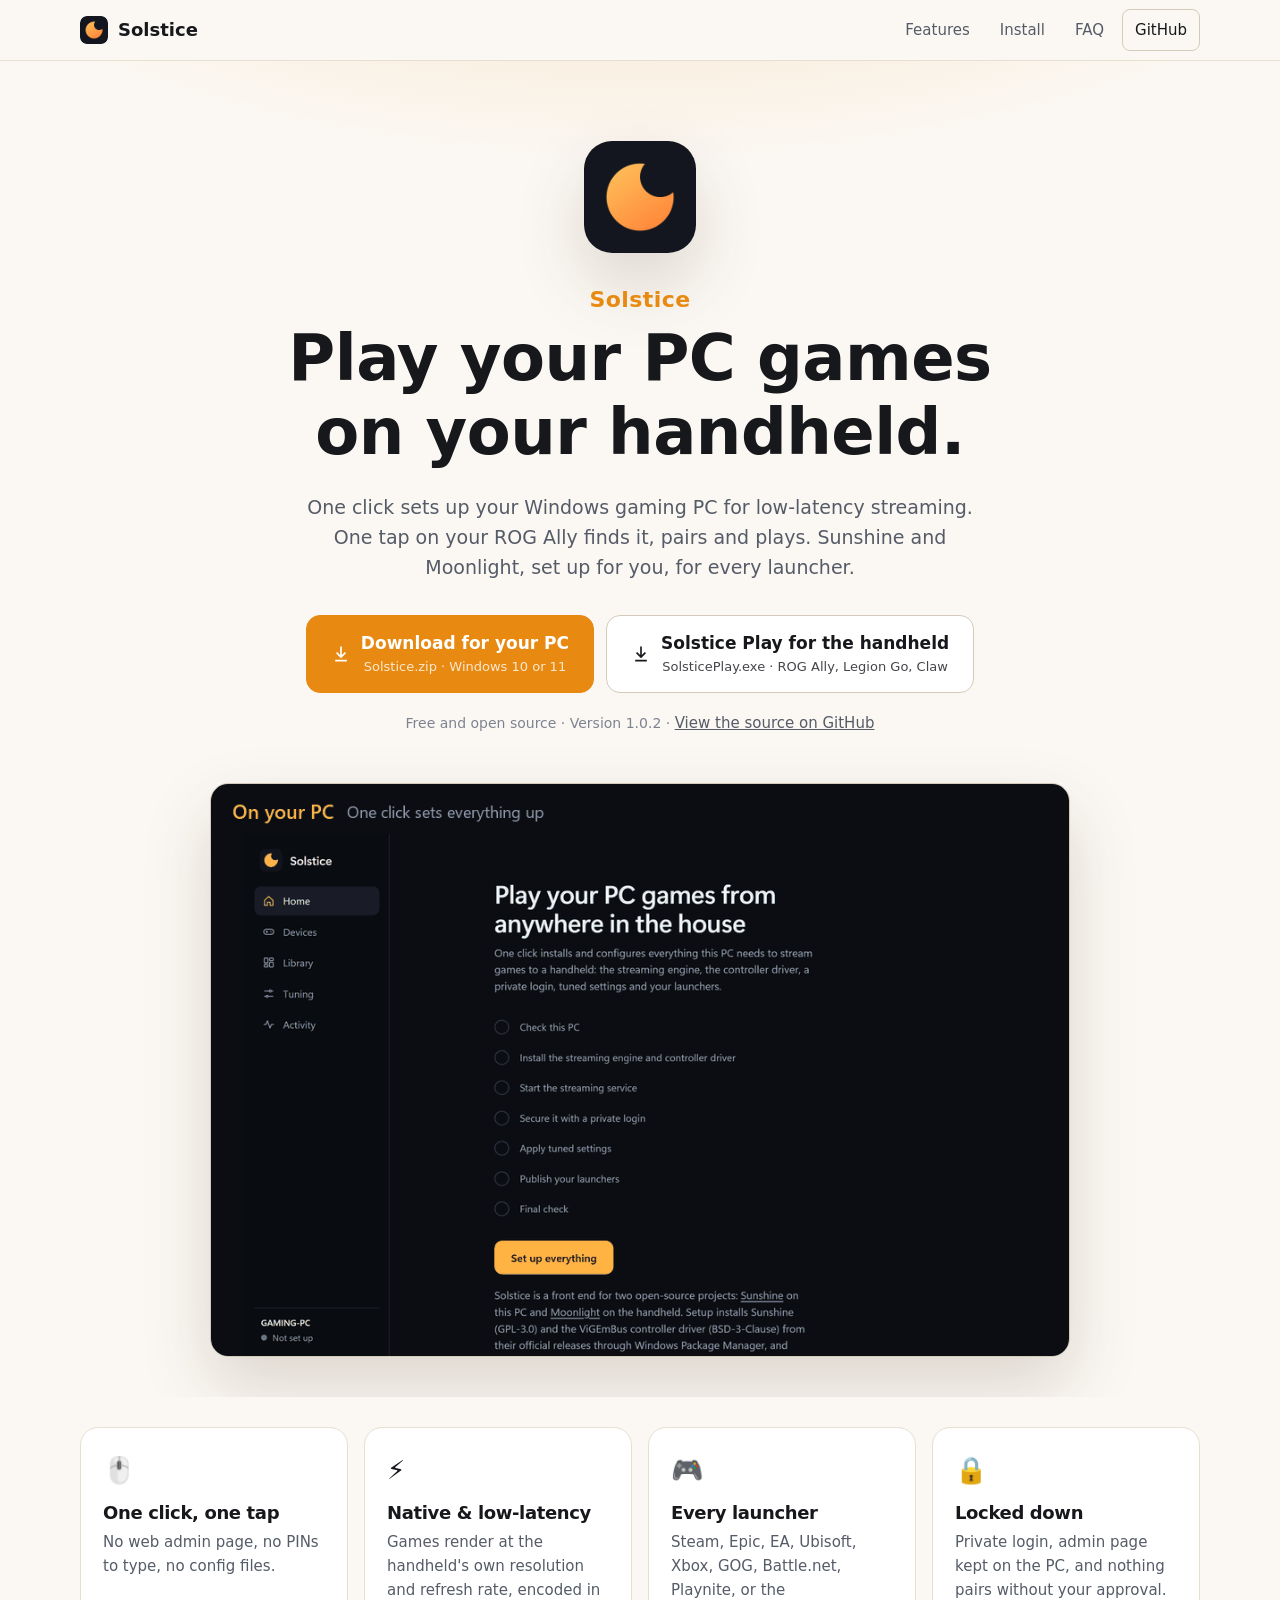
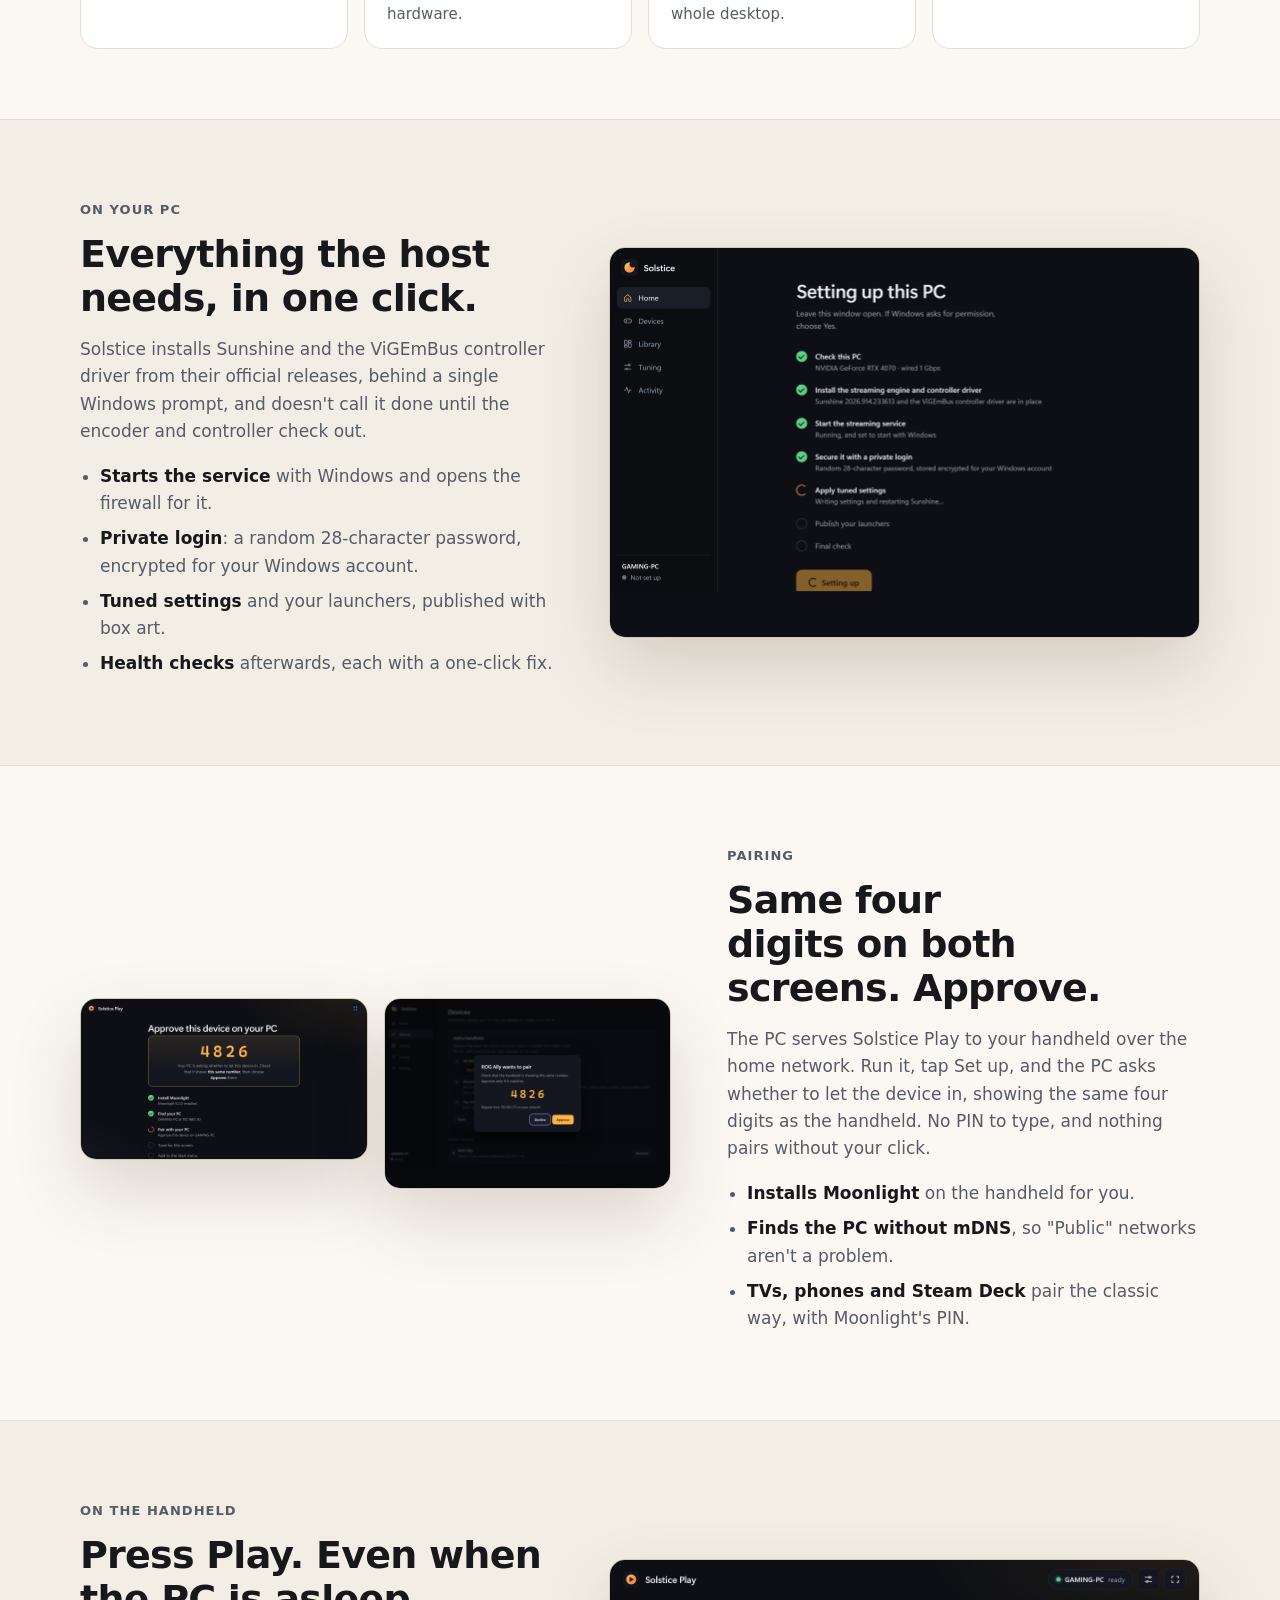
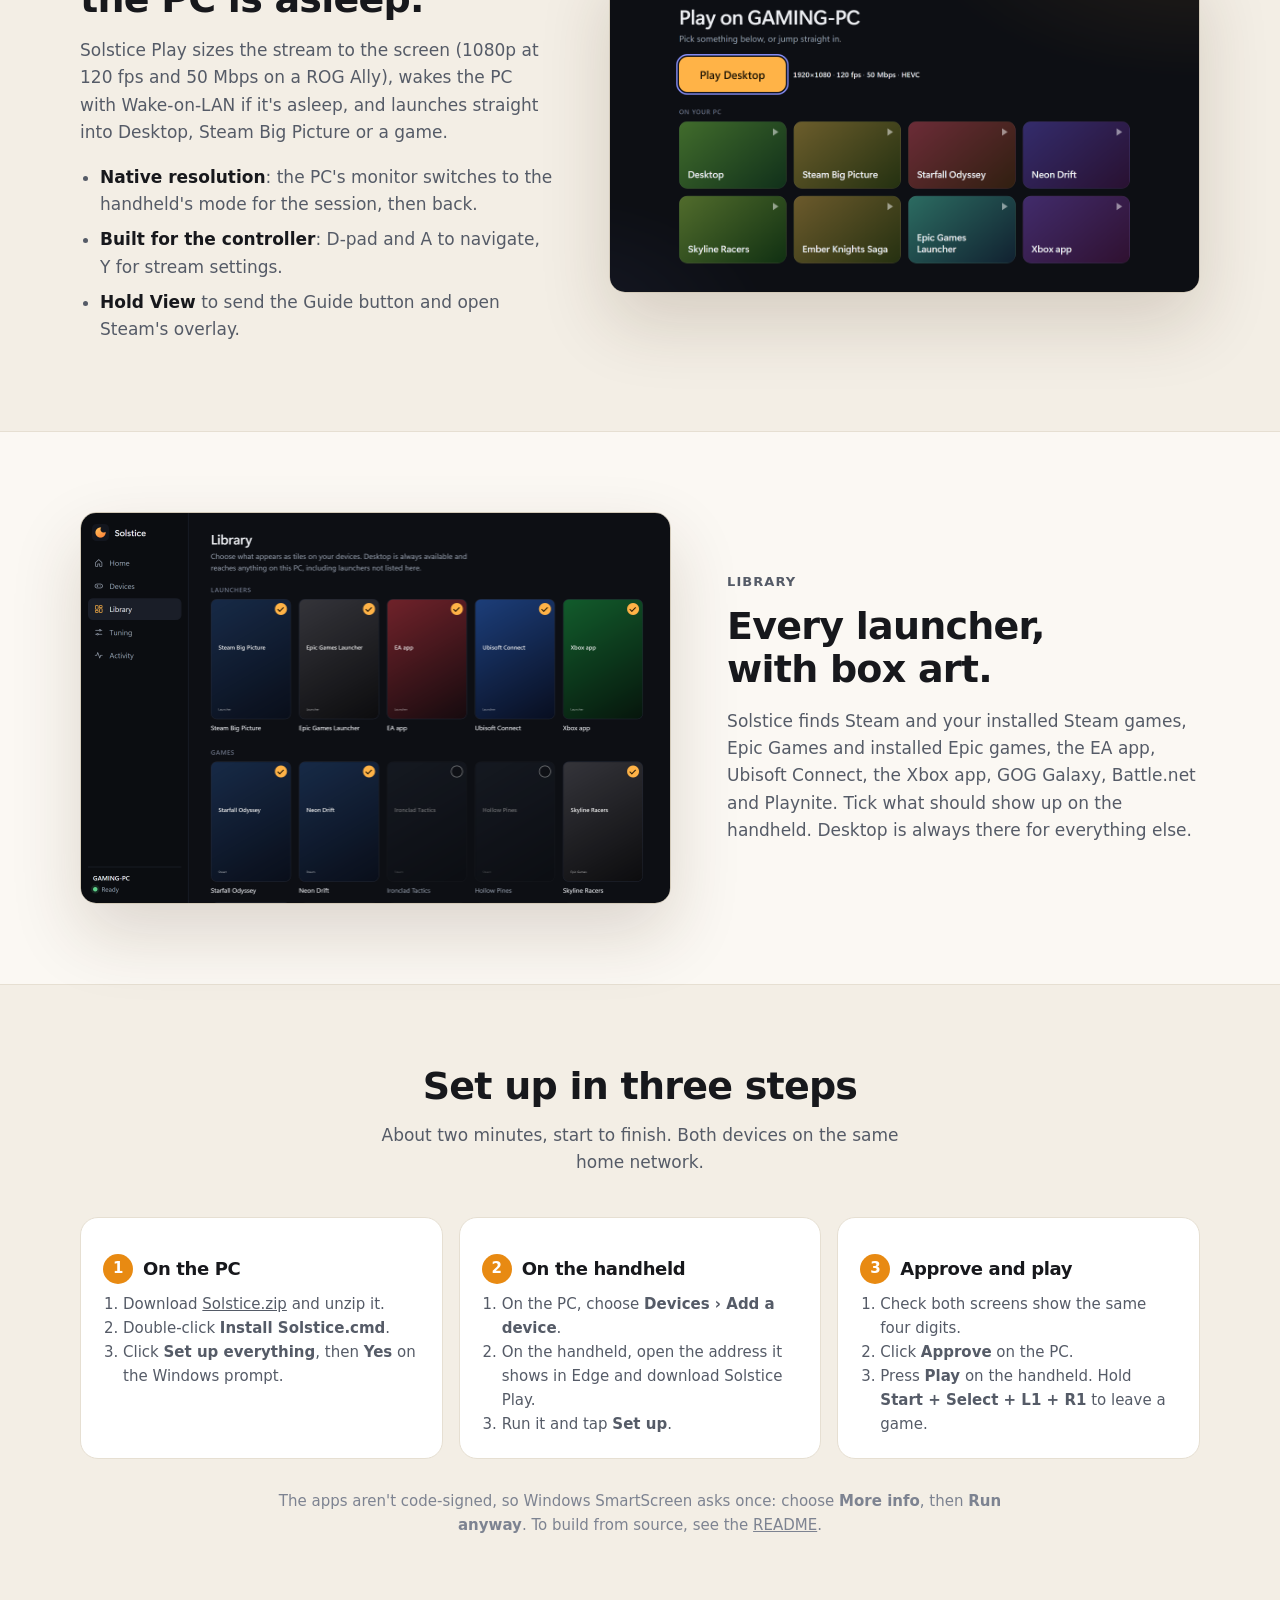
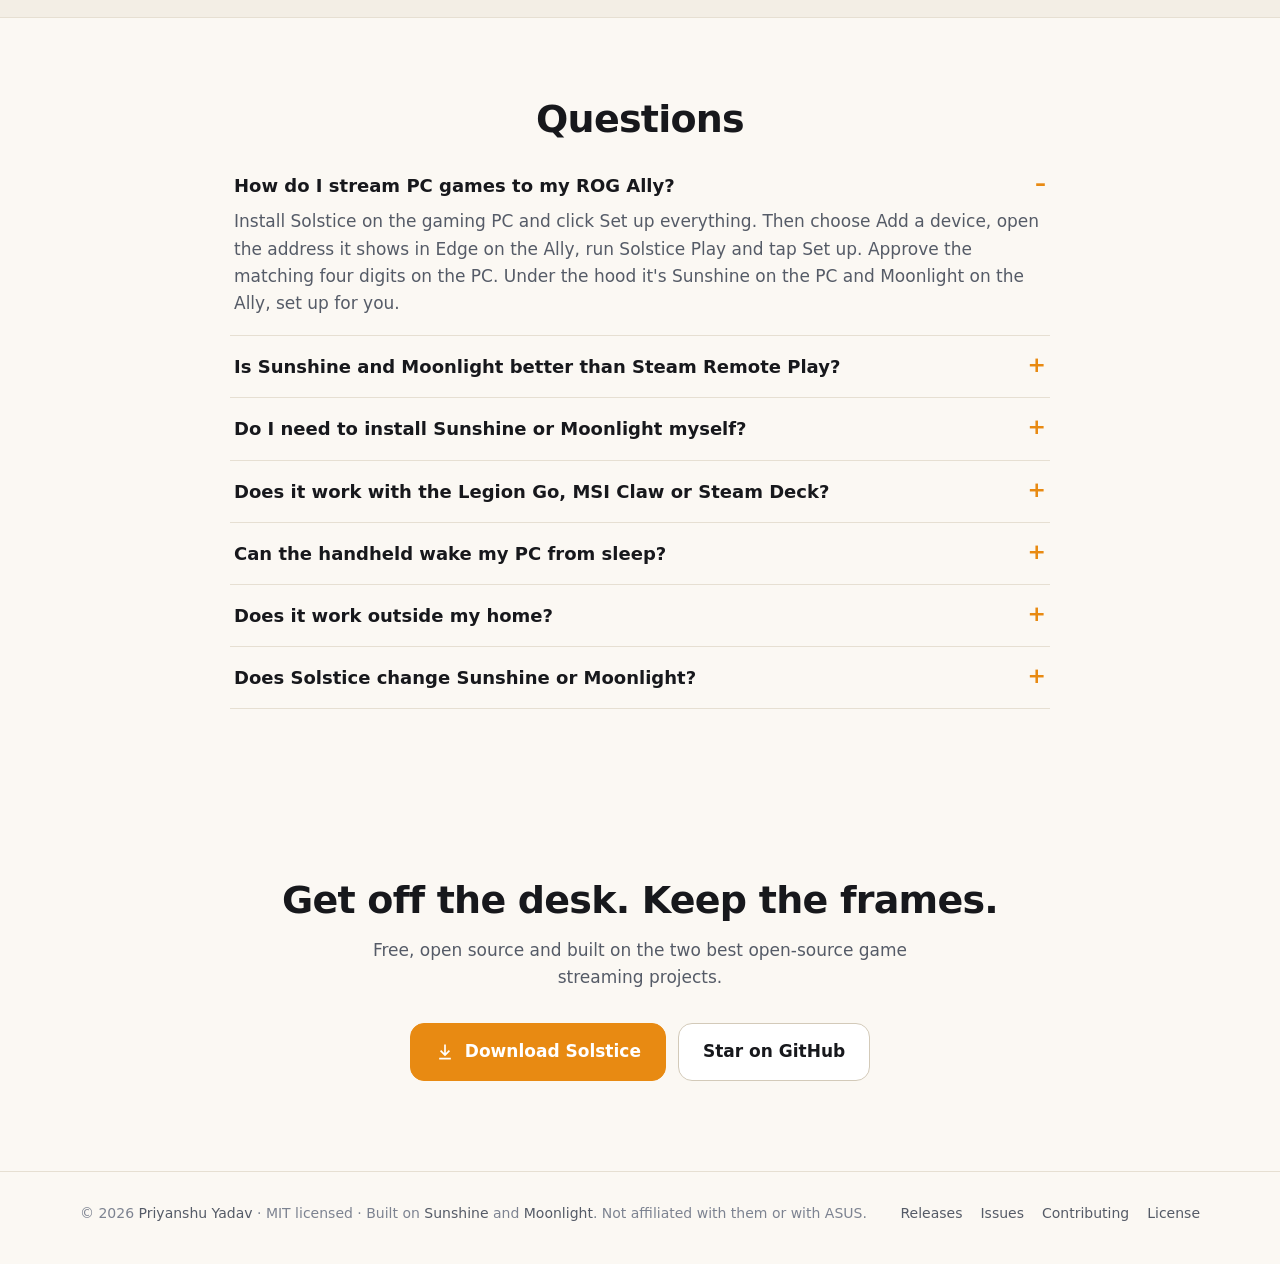
==== commit e282561c: "Stop streaming switching itself off; add controller type Sunshine's tray icon has a Quit item that s" ====
--- a/docs/index.html
+++ b/docs/index.html
@@ -41,7 +41,7 @@
   "image": "https://priyanshugetrekt.github.io/solstice-pc-game-streaming-sunshine-moonlight/icon.png",
   "operatingSystem": "Windows 10, Windows 11",
   "applicationCategory": "GameApplication",
-  "softwareVersion": "1.0.1",
+  "softwareVersion": "1.0.2",
   "softwareRequirements": "Gaming PC with a hardware video encoder; Windows handheld such as ROG Ally",
   "downloadUrl": "https://github.com/PriyanshuGeTRekT/solstice-pc-game-streaming-sunshine-moonlight/releases/latest/download/Solstice.zip",
   "installUrl": "https://github.com/PriyanshuGeTRekT/solstice-pc-game-streaming-sunshine-moonlight/releases/latest/download/Solstice.zip",
@@ -255,7 +255,7 @@
           <span>Solstice Play for the handheld<small>SolsticePlay.exe · ROG Ally, Legion Go, Claw</small></span>
         </a>
       </div>
-      <p class="meta">Free and open source · Version 1.0.1 · <a class="link-arrow" href="https://github.com/PriyanshuGeTRekT/solstice-pc-game-streaming-sunshine-moonlight">View the source on GitHub</a></p>
+      <p class="meta">Free and open source · Version 1.0.2 · <a class="link-arrow" href="https://github.com/PriyanshuGeTRekT/solstice-pc-game-streaming-sunshine-moonlight">View the source on GitHub</a></p>
 
       <img class="hero-shot" src="demo.gif" width="960" height="640" fetchpriority="high" alt="Animated demo: one-click setup on the PC, Solstice Play on a ROG Ally shows four digits, the PC approves the same digits, and the handheld lists the PC's games.">
     </div>
